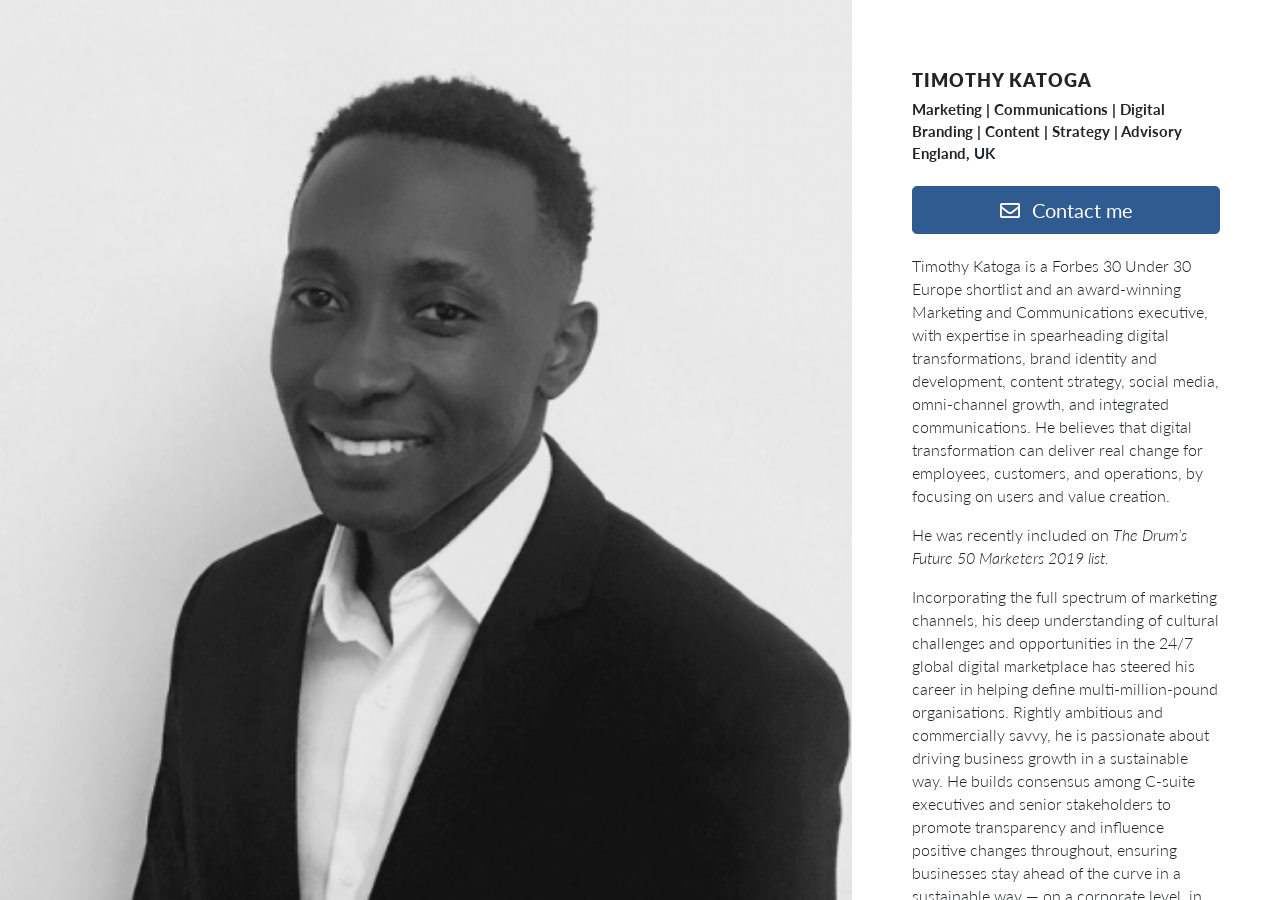
==== timKatoga.html @ e38afecc "made changes to narrative. Changed photo." ====
<!DOCTYPE html>
<html lang="en">
<head>
    <meta charset="UTF-8">
    <meta name="viewport" content="width=device-width, initial-scale=1.0, shrink-to-fit=no">
    <meta http-equiv="X-UA-Compatible" content="ie=edge">
    <meta property="og:image" content="<%= require('./Images/timBW.png') %>">

    <!-- Bootstrap -->
    <link rel="stylesheet" href="./reset.css">
    <link rel="stylesheet" href="https://stackpath.bootstrapcdn.com/bootstrap/4.3.1/css/bootstrap.min.css" integrity="sha384-ggOyR0iXCbMQv3Xipma34MD+dH/1fQ784/j6cY/iJTQUOhcWr7x9JvoRxT2MZw1T" crossorigin="anonymous">
    <link rel="stylesheet" href="./main.css">
    <!-- Font Awesome -->
    <link rel="stylesheet" href="https://use.fontawesome.com/releases/v5.8.1/css/all.css" integrity="sha384-50oBUHEmvpQ+1lW4y57PTFmhCaXp0ML5d60M1M7uH2+nqUivzIebhndOJK28anvf" crossorigin="anonymous">

    <title>Timothy Katoga</title>
</head>
    <body>
        <div class="portrait">
            <div class="portraitText">
                <h1>Timothy Katoga</h1>
                <h2>Marketing | Digital | Communications</h2>
                <h2>Content | Brand Strategy | Advisor</h2>
                <h2>London, UK</h2>
            </div>
        </div>
        <div class="narrativeContainer">
            <div class="narrative">
                <div class="titles">
                    <h1>Timothy Katoga</h1>
                    <h2>Marketing | Communications | Digital</h2>
                    <h2>Branding | Content | Strategy | Advisory</h2>
                    <h2>England, UK</h2>
                </div>
                <button type="button" class="btn btn-primary btn-lg btn-block" data-toggle="modal" data-target="#exampleModal" > <span class="far fa-envelope" style="padding: 0 7px 0 0;"></span> Contact me</button>
                <p>Timothy Katoga is a Forbes 30 Under 30 Europe shortlist and an award-winning Marketing and Communications executive, with expertise in spearheading digital transformations, brand identity and development, content strategy, social media, omni-channel growth, and integrated communications. He believes that digital transformation can deliver real change for employees, customers, and operations, by focusing on users and value creation.</p>
                <p>He was recently included on <i>The Drum’s Future 50 Marketers 2019 list.</i></p>
                <p>Incorporating the full spectrum of marketing channels, his deep understanding of cultural challenges and opportunities in the 24/7 global digital marketplace has steered his career in helping define multi-million-pound organisations. Rightly ambitious and commercially savvy, he is passionate about driving business growth in a sustainable way. He builds consensus among C-suite executives and senior stakeholders to promote transparency and influence positive changes throughout, ensuring businesses stay ahead of the curve in a sustainable way — on a corporate level, in both B2B and B2C sectors.</p>
                <p>Timothy has earned a formidable reputation as a trailblazer. At the helm of Digital Marketing initiatives at Headlam Group PLC (£708million turnover), he had full responsibilities for 11 companies all of which are wholly-owned by the organisation. He led and repositioned the companies’ brand strategy, digital footprint and voice, and brought their marketing initiatives into the 21st century whilst contributing to new revenue streams from his innovative implementations. He also had further interim responsibilities for the Group’s European businesses in the Netherlands, France, and Switzerland.</p>
                <p>Prior to this, he held various positions in the music/entertainment industry at SBTV and MOBO Awards. Other highlights include: working with some of the UK’s top-tier musicians, celebrities and influencers such as Ed Sheeran, KSI, One Direction band, etc. Timothy was also the first person in the UK music/entertainment industry to start a digital street team for various A-List celebrities — a concept which has now been globally adopted by the masses today.</p>
                <p>As an advisor to company leaders and executives, he has also provided his skillset to individuals such as Jamal Edwards MBE (Founder/CEO of SBTV), whom Timothy co-wrote a book with entitled, <i>“Self Belief: How to Be a Success on Your Own Terms”</i>, which went on to become a number one eBook bestseller in 2013. </p>
                <p>Currently, Timothy Katoga is the executive leading all the Digital Marketing and Communications for Europe, Middle East & Africa (EMEA) at Veolia Water Technologies, a wholly-owned subsidiary of Veolia with a turnover of €25billion.</p>

                <div class="socialMediaLogosContainer">
                    <div class="socialMediaLogos">
                        <a href="https://twitter.com/timbonator" class="fab fa-twitter-square"></a>
                    </div>
                    <div class="socialMediaLogos">
                        <a href="https://www.linkedin.com/in/timkatoga/" class="fab fa-linkedin"></a>
                    </div>
                </div>
            </div>
        </div>

        <!-- Modal -->
        <div class="modal fade" id="exampleModal" tabindex="-1" role="dialog" aria-labelledby="exampleModalLabel" aria-hidden="true">
            <div class="modal-dialog modal-dialog-centered" role="document">
                <div class="modal-content">
                    <div class="modal-header">
                        <h5 class="modal-title" id="exampleModalLabel">Contact Timothy Katoga</h5>
                        <button type="button" class="close" data-dismiss="modal" aria-label="Close">
                        <span aria-hidden="true">&times;</span>
                        </button>
                    </div>
                    <div class="modal-body">
                        <form action="https://formspree.io/timkatoga@gmail.com" method="POST" >
                            <div class="form-group">

                                <div class="row">
                                    <div class="col">
                                        <input type="text" name="First Name" class="form-control" placeholder="First name" required>
                                    </div>
                                    <div class="col">
                                        <input type="text" name="Last Name" class="form-control" placeholder="Last name" required>
                                    </div>
                                </div>
                                <div>
                                    <label for="exampleInputEmail1"></label>
                                    <input type="email" name="Email" class="form-control" id="exampleInputEmail1" aria-describedby="emailHelp" placeholder="Enter email" required>
                                </div>
                                <div>
                                    <label for="exampleFormControlTextarea1"></label>
                                    <textarea type="text" name="Message" class="form-control" id="exampleFormControlTextarea1" rows="5" style="resize: none;" placeholder="Type your message here..." required></textarea>                                
                                </div>
                                <p class="modalText">The recipient can respond directly to your email address.</p>
                                <div>
                                    <button type="submit" value="send" class="btn btn-primary">Send</button>                
                                    <button type="button" class="btn btn-outline-secondary" data-dismiss="modal">Close</button>
                                </div>
                            </div>
                        </form>
                    </div>
                    <!-- <div class="modal-footer"> -->
                        <!-- <button type="button" class="btn btn-secondary" data-dismiss="modal">Close</button>
                        <button type="submit" value="send" class="btn btn-primary">Send</button> -->
                    <!-- </div> -->
                </div>
            </div>
        </div>


        <!-- Bootstrap -->
        <script src="https://code.jquery.com/jquery-3.3.1.slim.min.js" integrity="sha384-q8i/X+965DzO0rT7abK41JStQIAqVgRVzpbzo5smXKp4YfRvH+8abtTE1Pi6jizo" crossorigin="anonymous"></script>
        <script src="https://cdnjs.cloudflare.com/ajax/libs/popper.js/1.14.7/umd/popper.min.js" integrity="sha384-UO2eT0CpHqdSJQ6hJty5KVphtPhzWj9WO1clHTMGa3JDZwrnQq4sF86dIHNDz0W1" crossorigin="anonymous"></script>
        <script src="https://stackpath.bootstrapcdn.com/bootstrap/4.3.1/js/bootstrap.min.js" integrity="sha384-JjSmVgyd0p3pXB1rRibZUAYoIIy6OrQ6VrjIEaFf/nJGzIxFDsf4x0xIM+B07jRM" crossorigin="anonymous"></script>
    </body>
</html>
---- main.css ----
@import url('https://fonts.googleapis.com/css?family=Lato:300,300i,400,400i,700,700i,900,900i');

body {
    display: flex;
}

.portrait {
    height: 100vh; 
    width: 66.6vw;
    background-image: url('./Images/timBW.png');
    overflow: hidden;
    background-repeat: no-repeat;
    background-position: center top;
    background-size: cover;
}

.narrativeContainer {
    height: 100vh; 
    width: 33.4vw; 
    overflow-y: auto;
}

.narrative {
    padding: 70px 60px;
}

h1 {
    font-family: 'Lato', Tahoma, Geneva, Verdana, sans-serif;
    font-size: 18px;
    font-weight: 800;
    text-transform: uppercase;
    letter-spacing: 1px;
    padding: 0 0 8px 0;
    margin: 0;
}

h2 {
    font-family: 'Lato', Tahoma, Geneva, Verdana, sans-serif;
    font-size: 15px;
    font-weight: 700;
    padding: 0 0 4px 0;
    margin: 0;
}

button {
    margin: 20px 0;
    font-family: 'Lato', Tahoma, Geneva, Verdana, sans-serif;
}

p, i {
    font-family: 'Lato', Tahoma, Geneva, Verdana, sans-serif;
    font-size: 16px;
    font-weight: 300;
    line-height: 23px;
}

i {
    font-style: italic;
}

.socialMediaLogosContainer {
    display: flex; 
    padding: 15px 0 0 0;
}

.socialMediaLogos {
    font-size: 2.6em; 
    color: #999999; 
    margin: 0 30px 0 0;
}

.modalText {
    font-size: 13px; 
    font-weight: 400; 
    font-style: italic;
}

a:link {
    text-decoration: none;
    color: #999999;
}

a:visited {
    text-decoration: none;
    color: #999999;
}

a:hover {
    text-decoration: none;
    color: #ADADAD;
}

a:active {
    text-decoration: none;
    color: #818181;
}

.btn-primary {
    background-color: #305B90;
    border-color: #305B90;
}

.btn-primary:hover {
    background-color: #466c9c;
}

.btn-primary:active {
    background-color: #466c9c;
}



@media only screen and (min-width: 801px){
    .portraitText {
        display: none;
    }
}

@media only screen and (max-width: 800px){
    body {
        display: flex;
        flex-direction: column;
    }

    .portrait {
        /* height: 90vw;  */
        /* height was at 68 */
        width: 100vw;
    }

    .narrativeContainer {
        height: 100%; 
        width: 100vw; 
    }

    .narrative {
        padding: 30px;
    }

    .titles {
        display: none;
    }

    .portraitText {
        /* height: 90vw; */
        /* height was at 68 */
        color: white;
        display: flex;
        flex-direction: column;
        justify-content: flex-end;
        align-items: center;
    }

    .portrait, .portraitText {
        height: 90vw;
        /* height was at 68 */
    }

    button {
        margin: 0 0 20px 0;
    }
    
    .socialMediaLogosContainer {
        padding: 15px 0 0 0;
        justify-content: center;
    }    

    .socialMediaLogos {
        margin: 0 15px;
    }    
    
}
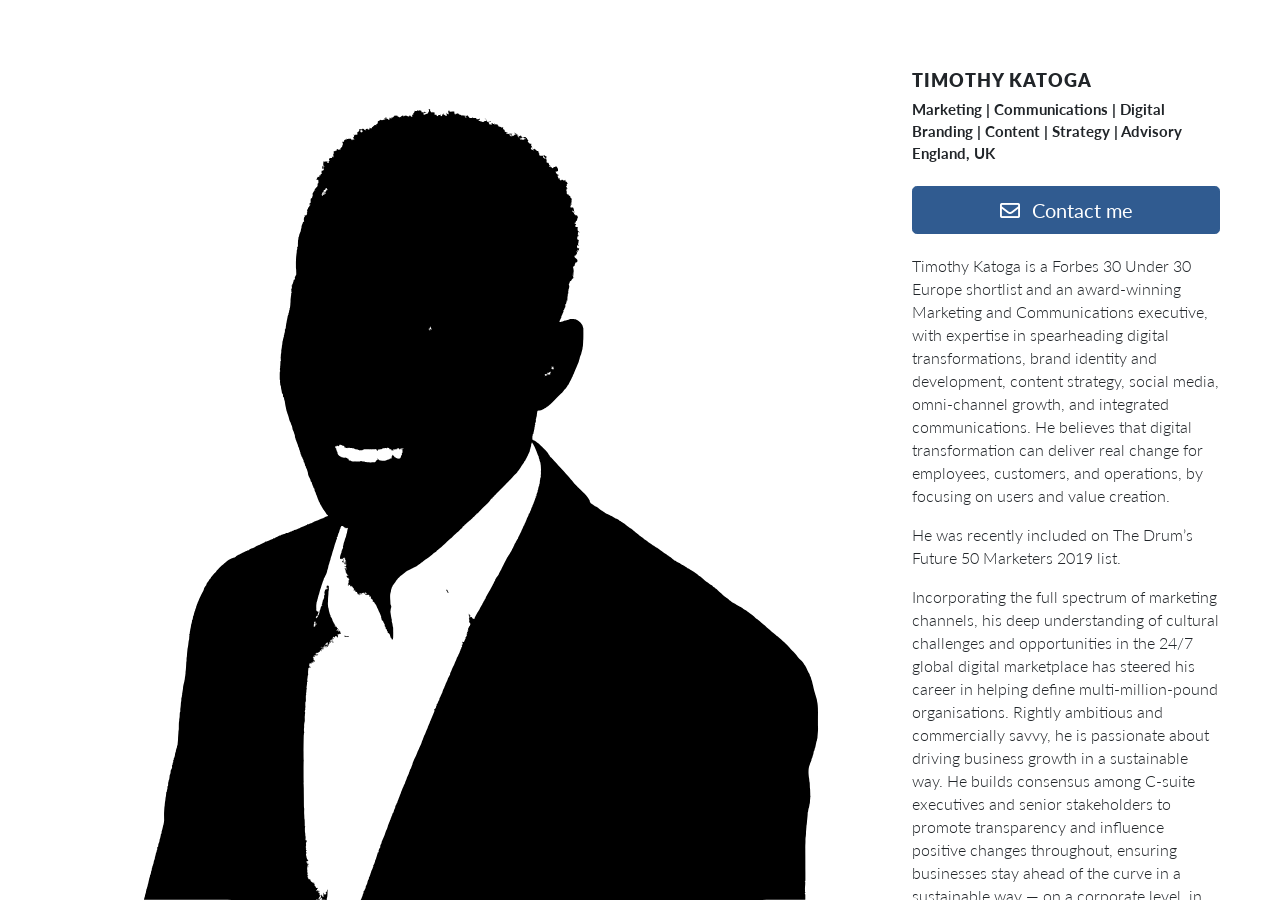
==== commit 91901988: "Changed photo and some of the narrative." ====
--- a/timKatoga.html
+++ b/timKatoga.html
@@ -34,7 +34,7 @@
                 </div>
                 <button type="button" class="btn btn-primary btn-lg btn-block" data-toggle="modal" data-target="#exampleModal" > <span class="far fa-envelope" style="padding: 0 7px 0 0;"></span> Contact me</button>
                 <p>Timothy Katoga is a Forbes 30 Under 30 Europe shortlist and an award-winning Marketing and Communications executive, with expertise in spearheading digital transformations, brand identity and development, content strategy, social media, omni-channel growth, and integrated communications. He believes that digital transformation can deliver real change for employees, customers, and operations, by focusing on users and value creation.</p>
-                <p>He was recently included on <i>The Drum’s Future 50 Marketers 2019 list.</i></p>
+                <p>He was recently included on The Drum’s Future 50 Marketers 2019 list.</p>
                 <p>Incorporating the full spectrum of marketing channels, his deep understanding of cultural challenges and opportunities in the 24/7 global digital marketplace has steered his career in helping define multi-million-pound organisations. Rightly ambitious and commercially savvy, he is passionate about driving business growth in a sustainable way. He builds consensus among C-suite executives and senior stakeholders to promote transparency and influence positive changes throughout, ensuring businesses stay ahead of the curve in a sustainable way — on a corporate level, in both B2B and B2C sectors.</p>
                 <p>Timothy has earned a formidable reputation as a trailblazer. At the helm of Digital Marketing initiatives at Headlam Group PLC (£708million turnover), he had full responsibilities for 11 companies all of which are wholly-owned by the organisation. He led and repositioned the companies’ brand strategy, digital footprint and voice, and brought their marketing initiatives into the 21st century whilst contributing to new revenue streams from his innovative implementations. He also had further interim responsibilities for the Group’s European businesses in the Netherlands, France, and Switzerland.</p>
                 <p>Prior to this, he held various positions in the music/entertainment industry at SBTV and MOBO Awards. Other highlights include: working with some of the UK’s top-tier musicians, celebrities and influencers such as Ed Sheeran, KSI, One Direction band, etc. Timothy was also the first person in the UK music/entertainment industry to start a digital street team for various A-List celebrities — a concept which has now been globally adopted by the masses today.</p>
--- a/main.css
+++ b/main.css
@@ -7,7 +7,7 @@
 .portrait {
     height: 100vh; 
     width: 66.6vw;
-    background-image: url('./Images/timBW.png');
+    background-image: url('./Images/timColor.svg');
     overflow: hidden;
     background-repeat: no-repeat;
     background-position: center top;
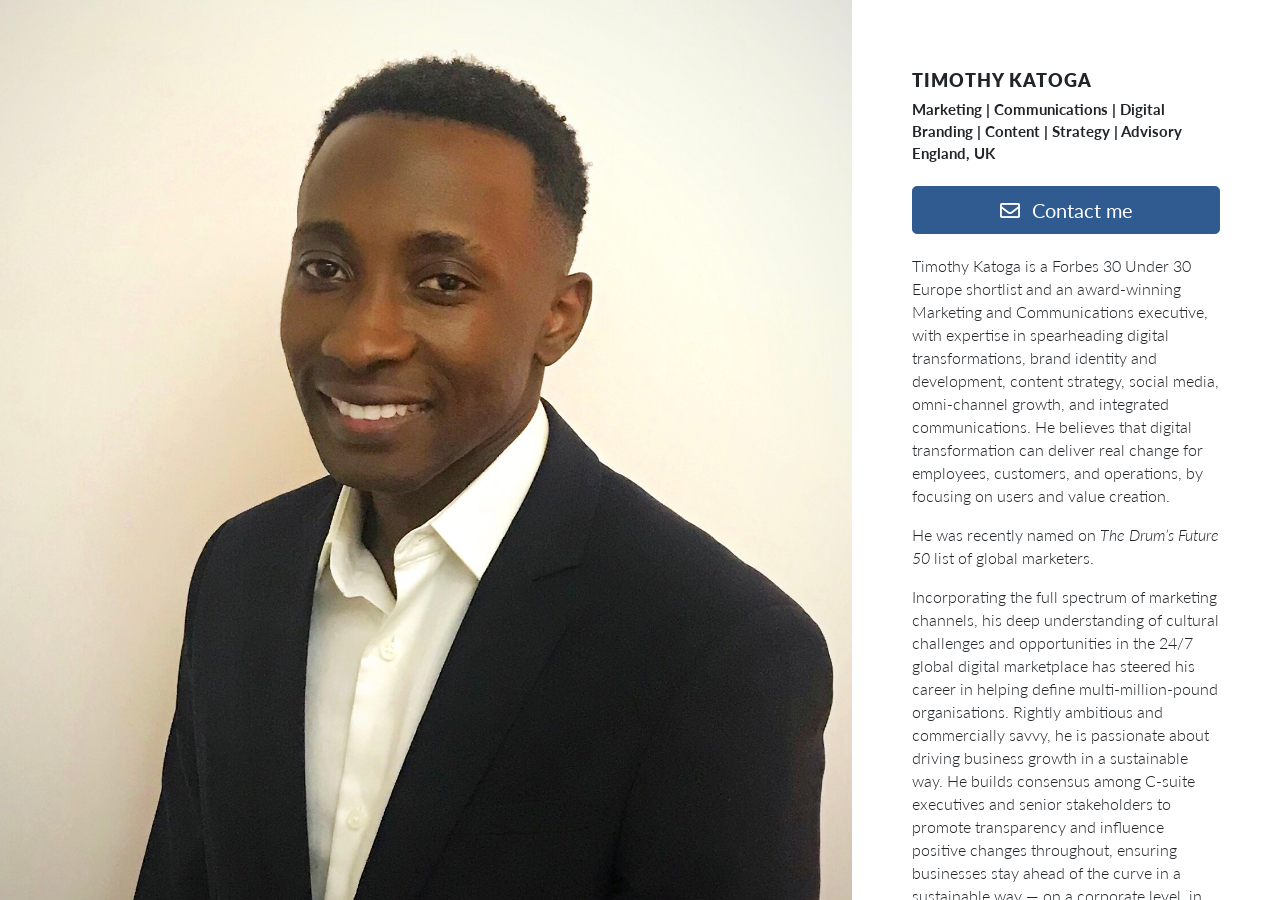
==== commit 584731e6: "small changes to narrative and titles" ====
--- a/timKatoga.html
+++ b/timKatoga.html
@@ -19,9 +19,9 @@
         <div class="portrait">
             <div class="portraitText">
                 <h1>Timothy Katoga</h1>
-                <h2>Marketing | Digital | Communications</h2>
-                <h2>Content | Brand Strategy | Advisor</h2>
-                <h2>London, UK</h2>
+                <h2>Marketing | Communications | Digital</h2>
+                <h2>Branding | Content | Strategy | Advisory</h2>
+                <h2>England, UK</h2>
             </div>
         </div>
         <div class="narrativeContainer">
@@ -34,7 +34,7 @@
                 </div>
                 <button type="button" class="btn btn-primary btn-lg btn-block" data-toggle="modal" data-target="#exampleModal" > <span class="far fa-envelope" style="padding: 0 7px 0 0;"></span> Contact me</button>
                 <p>Timothy Katoga is a Forbes 30 Under 30 Europe shortlist and an award-winning Marketing and Communications executive, with expertise in spearheading digital transformations, brand identity and development, content strategy, social media, omni-channel growth, and integrated communications. He believes that digital transformation can deliver real change for employees, customers, and operations, by focusing on users and value creation.</p>
-                <p>He was recently included on The Drum’s Future 50 Marketers 2019 list.</p>
+                <p>He was recently named on <i>The Drum’s Future 50</i> list of global marketers.</p>
                 <p>Incorporating the full spectrum of marketing channels, his deep understanding of cultural challenges and opportunities in the 24/7 global digital marketplace has steered his career in helping define multi-million-pound organisations. Rightly ambitious and commercially savvy, he is passionate about driving business growth in a sustainable way. He builds consensus among C-suite executives and senior stakeholders to promote transparency and influence positive changes throughout, ensuring businesses stay ahead of the curve in a sustainable way — on a corporate level, in both B2B and B2C sectors.</p>
                 <p>Timothy has earned a formidable reputation as a trailblazer. At the helm of Digital Marketing initiatives at Headlam Group PLC (£708million turnover), he had full responsibilities for 11 companies all of which are wholly-owned by the organisation. He led and repositioned the companies’ brand strategy, digital footprint and voice, and brought their marketing initiatives into the 21st century whilst contributing to new revenue streams from his innovative implementations. He also had further interim responsibilities for the Group’s European businesses in the Netherlands, France, and Switzerland.</p>
                 <p>Prior to this, he held various positions in the music/entertainment industry at SBTV and MOBO Awards. Other highlights include: working with some of the UK’s top-tier musicians, celebrities and influencers such as Ed Sheeran, KSI, One Direction band, etc. Timothy was also the first person in the UK music/entertainment industry to start a digital street team for various A-List celebrities — a concept which has now been globally adopted by the masses today.</p>
--- a/main.css
+++ b/main.css
@@ -7,7 +7,7 @@
 .portrait {
     height: 100vh; 
     width: 66.6vw;
-    background-image: url('./Images/timColor.svg');
+    background-image: url('./Images/timColor.jpg');
     overflow: hidden;
     background-repeat: no-repeat;
     background-position: center top;
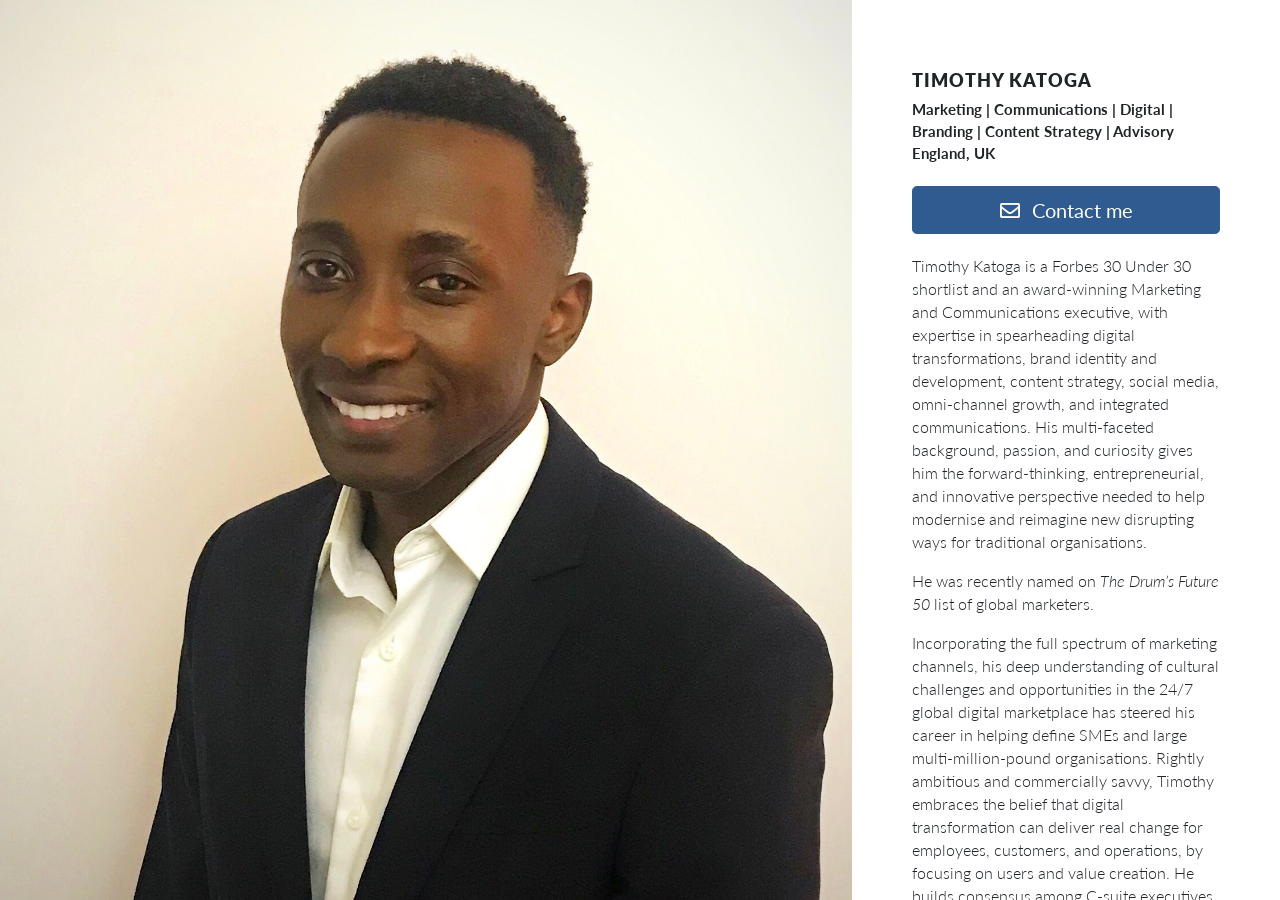
==== commit 638f3c79: "Updated narrative according to Tim." ====
--- a/timKatoga.html
+++ b/timKatoga.html
@@ -19,8 +19,8 @@
         <div class="portrait">
             <div class="portraitText">
                 <h1>Timothy Katoga</h1>
-                <h2>Marketing | Communications | Digital</h2>
-                <h2>Branding | Content | Strategy | Advisory</h2>
+                <h2>Marketing | Communications | Digital |</h2>
+                <h2>Branding | Content Strategy | Advisory</h2>
                 <h2>England, UK</h2>
             </div>
         </div>
@@ -28,17 +28,17 @@
             <div class="narrative">
                 <div class="titles">
                     <h1>Timothy Katoga</h1>
-                    <h2>Marketing | Communications | Digital</h2>
-                    <h2>Branding | Content | Strategy | Advisory</h2>
+                    <h2>Marketing | Communications | Digital |</h2>
+                    <h2>Branding | Content Strategy | Advisory</h2>
                     <h2>England, UK</h2>
                 </div>
                 <button type="button" class="btn btn-primary btn-lg btn-block" data-toggle="modal" data-target="#exampleModal" > <span class="far fa-envelope" style="padding: 0 7px 0 0;"></span> Contact me</button>
-                <p>Timothy Katoga is a Forbes 30 Under 30 Europe shortlist and an award-winning Marketing and Communications executive, with expertise in spearheading digital transformations, brand identity and development, content strategy, social media, omni-channel growth, and integrated communications. He believes that digital transformation can deliver real change for employees, customers, and operations, by focusing on users and value creation.</p>
+                <p>Timothy Katoga is a Forbes 30 Under 30 shortlist and an award-winning Marketing and Communications executive, with expertise in spearheading digital transformations, brand identity and development, content strategy, social media, omni-channel growth, and integrated communications. His multi-faceted background, passion, and curiosity gives him the forward-thinking, entrepreneurial, and innovative perspective needed to help modernise and reimagine new disrupting ways for traditional organisations.</p>
                 <p>He was recently named on <i>The Drum’s Future 50</i> list of global marketers.</p>
-                <p>Incorporating the full spectrum of marketing channels, his deep understanding of cultural challenges and opportunities in the 24/7 global digital marketplace has steered his career in helping define multi-million-pound organisations. Rightly ambitious and commercially savvy, he is passionate about driving business growth in a sustainable way. He builds consensus among C-suite executives and senior stakeholders to promote transparency and influence positive changes throughout, ensuring businesses stay ahead of the curve in a sustainable way — on a corporate level, in both B2B and B2C sectors.</p>
-                <p>Timothy has earned a formidable reputation as a trailblazer. At the helm of Digital Marketing initiatives at Headlam Group PLC (£708million turnover), he had full responsibilities for 11 companies all of which are wholly-owned by the organisation. He led and repositioned the companies’ brand strategy, digital footprint and voice, and brought their marketing initiatives into the 21st century whilst contributing to new revenue streams from his innovative implementations. He also had further interim responsibilities for the Group’s European businesses in the Netherlands, France, and Switzerland.</p>
-                <p>Prior to this, he held various positions in the music/entertainment industry at SBTV and MOBO Awards. Other highlights include: working with some of the UK’s top-tier musicians, celebrities and influencers such as Ed Sheeran, KSI, One Direction band, etc. Timothy was also the first person in the UK music/entertainment industry to start a digital street team for various A-List celebrities — a concept which has now been globally adopted by the masses today.</p>
-                <p>As an advisor to company leaders and executives, he has also provided his skillset to individuals such as Jamal Edwards MBE (Founder/CEO of SBTV), whom Timothy co-wrote a book with entitled, <i>“Self Belief: How to Be a Success on Your Own Terms”</i>, which went on to become a number one eBook bestseller in 2013. </p>
+                <p>Incorporating the full spectrum of marketing channels, his deep understanding of cultural challenges and opportunities in the 24/7 global digital marketplace has steered his career in helping define SMEs and large multi-million-pound organisations. Rightly ambitious and commercially savvy, Timothy embraces the belief that digital transformation can deliver real change for employees, customers, and operations, by focusing on users and value creation. He builds consensus among C-suite executives and senior stakeholders to promote transparency and influence positive changes throughout, ensuring businesses stay ahead of the curve in a sustainable way — on a corporate level, in both B2B and B2C sectors.</p>
+                <p>Timothy has earned a formidable reputation as a trailblazer. While at the helm of Digital Marketing at Headlam Group plc (circa £708million turnover), he had full responsibilities for 11 niche companies wholly-owned by the Group. He led and repositioned their brand strategy, digital footprint and voice, and brought their marketing initiatives into the 21st century whilst contributing to new revenue streams from his innovative implementations. He also had further interim responsibilities for the Group’s businesses in the Netherlands, France, and Switzerland.</p>
+                <p>Prior to this, he held various roles in the music/entertainment industry at SBTV and MOBO Awards. Other highlights include: working with some of the UK’s top-tier musicians, celebrities and influencers, such as KSI, Ed Sheeran, One Direction band, etc. Timothy was also the first person in the UK music/entertainment industry to start a digital street team for various A-List celebrities — a concept which has now been globally adopted by the masses today.</p>
+                <p>As an advisor to company leaders and executives, he has also provided his skillset to individuals such as Jamal Edwards MBE (Founder/CEO of SBTV), whom Timothy co-wrote a book with entitled, <i>“Self Belief: How to Be a Success on Your Own Terms”,</i> which went on to become a number one eBook bestseller in 2013.</p>
                 <p>Currently, Timothy Katoga is the executive leading all the Digital Marketing and Communications for Europe, Middle East & Africa (EMEA) at Veolia Water Technologies, a wholly-owned subsidiary of Veolia with a turnover of €25billion.</p>
 
                 <div class="socialMediaLogosContainer">
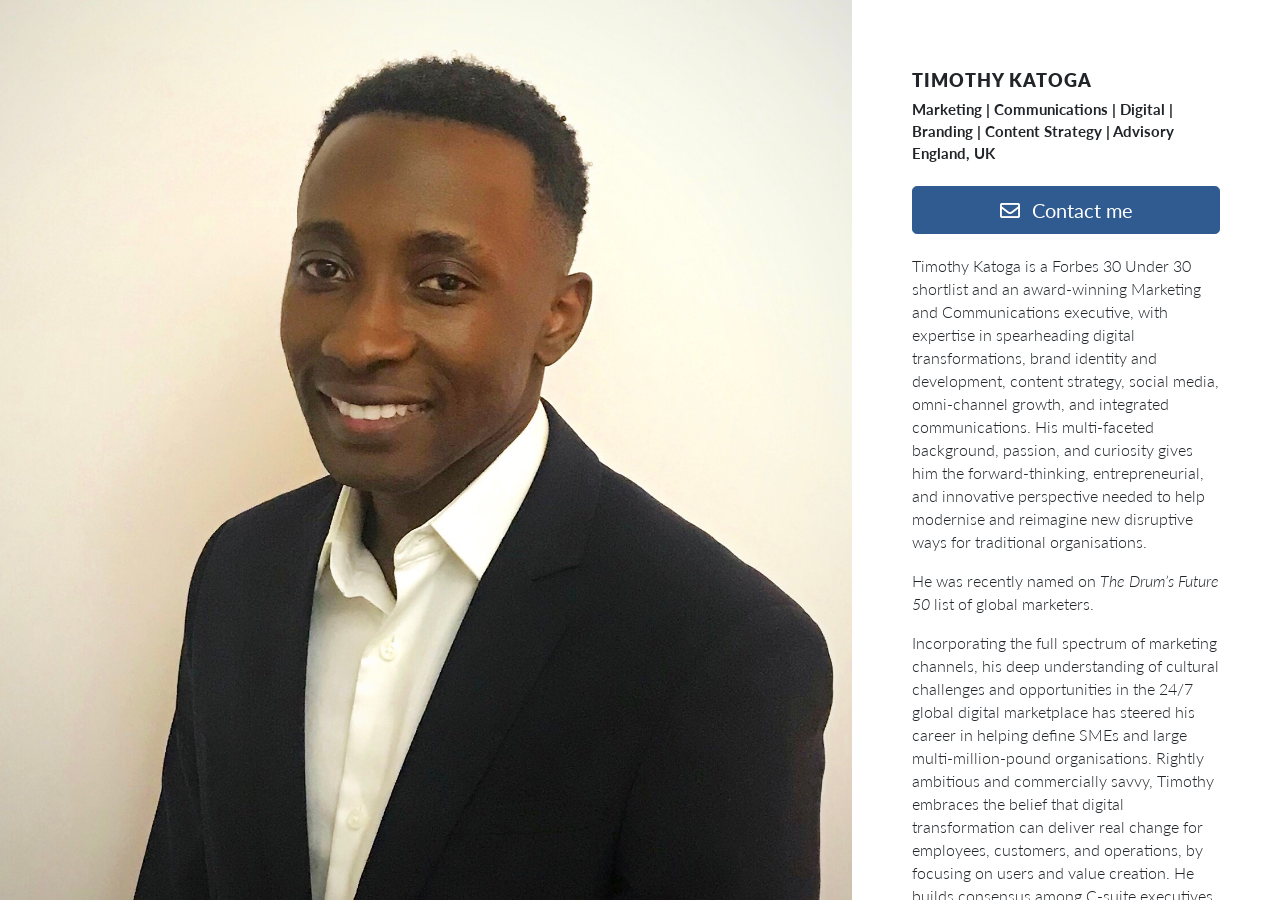
==== commit 2e8d6f0e: "updates to narrative" ====
--- a/timKatoga.html
+++ b/timKatoga.html
@@ -33,7 +33,7 @@
                     <h2>England, UK</h2>
                 </div>
                 <button type="button" class="btn btn-primary btn-lg btn-block" data-toggle="modal" data-target="#exampleModal" > <span class="far fa-envelope" style="padding: 0 7px 0 0;"></span> Contact me</button>
-                <p>Timothy Katoga is a Forbes 30 Under 30 shortlist and an award-winning Marketing and Communications executive, with expertise in spearheading digital transformations, brand identity and development, content strategy, social media, omni-channel growth, and integrated communications. His multi-faceted background, passion, and curiosity gives him the forward-thinking, entrepreneurial, and innovative perspective needed to help modernise and reimagine new disrupting ways for traditional organisations.</p>
+                <p>Timothy Katoga is a Forbes 30 Under 30 shortlist and an award-winning Marketing and Communications executive, with expertise in spearheading digital transformations, brand identity and development, content strategy, social media, omni-channel growth, and integrated communications. His multi-faceted background, passion, and curiosity gives him the forward-thinking, entrepreneurial, and innovative perspective needed to help modernise and reimagine new disruptive ways for traditional organisations.</p>
                 <p>He was recently named on <i>The Drum’s Future 50</i> list of global marketers.</p>
                 <p>Incorporating the full spectrum of marketing channels, his deep understanding of cultural challenges and opportunities in the 24/7 global digital marketplace has steered his career in helping define SMEs and large multi-million-pound organisations. Rightly ambitious and commercially savvy, Timothy embraces the belief that digital transformation can deliver real change for employees, customers, and operations, by focusing on users and value creation. He builds consensus among C-suite executives and senior stakeholders to promote transparency and influence positive changes throughout, ensuring businesses stay ahead of the curve in a sustainable way — on a corporate level, in both B2B and B2C sectors.</p>
                 <p>Timothy has earned a formidable reputation as a trailblazer. While at the helm of Digital Marketing at Headlam Group plc (circa £708million turnover), he had full responsibilities for 11 niche companies wholly-owned by the Group. He led and repositioned their brand strategy, digital footprint and voice, and brought their marketing initiatives into the 21st century whilst contributing to new revenue streams from his innovative implementations. He also had further interim responsibilities for the Group’s businesses in the Netherlands, France, and Switzerland.</p>
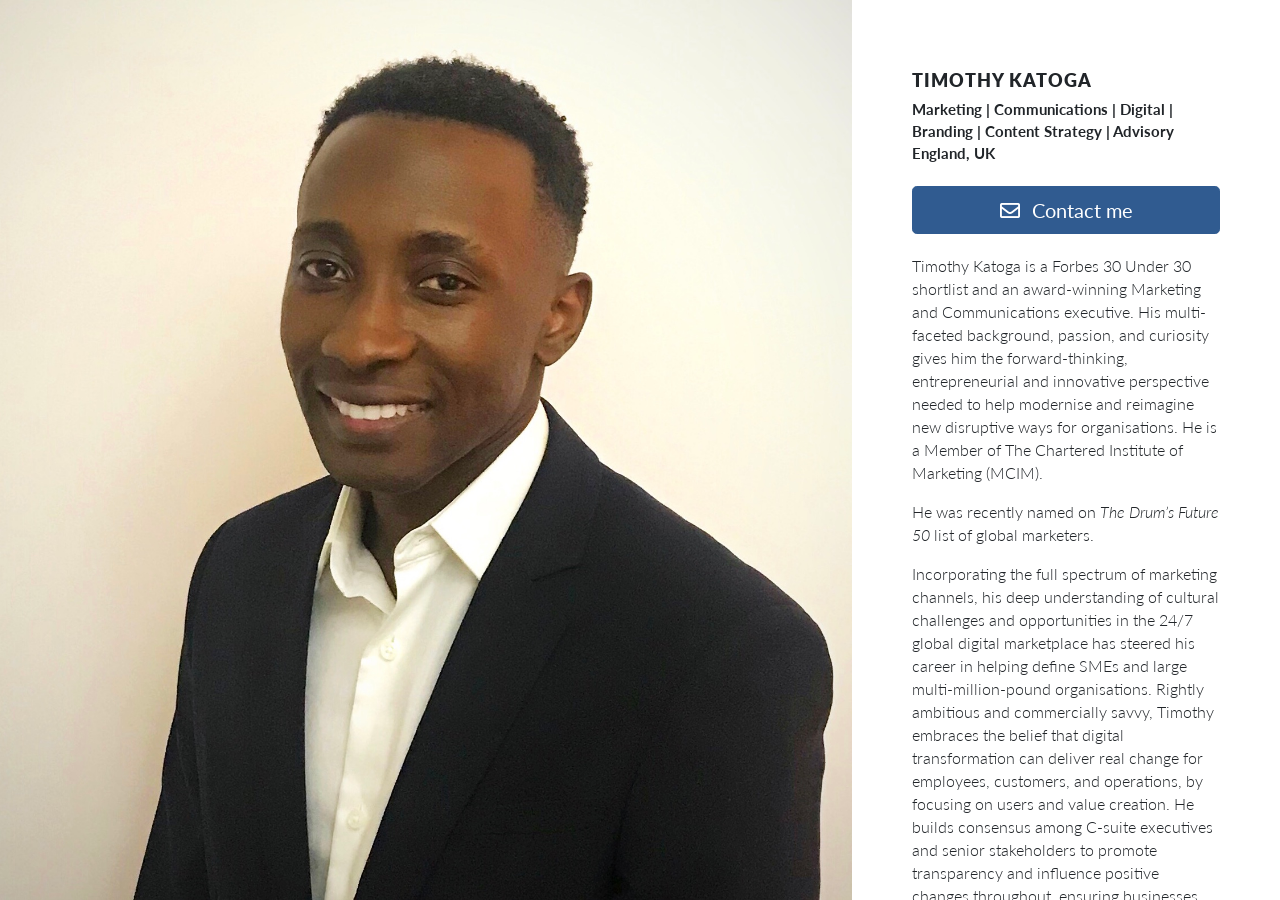
==== commit 3ba4a919: "Made changes to narrative per the client." ====
--- a/timKatoga.html
+++ b/timKatoga.html
@@ -1,6 +1,16 @@
 <!DOCTYPE html>
 <html lang="en">
 <head>
+    <!-- Global site tag (gtag.js) - Google Analytics -->
+    <script async src="https://www.googletagmanager.com/gtag/js?id=UA-139417523-1"></script>
+    <script>
+    window.dataLayer = window.dataLayer || [];
+    function gtag(){dataLayer.push(arguments);}
+    gtag('js', new Date());
+
+    gtag('config', 'UA-139417523-1');
+    </script>
+
     <meta charset="UTF-8">
     <meta name="viewport" content="width=device-width, initial-scale=1.0, shrink-to-fit=no">
     <meta http-equiv="X-UA-Compatible" content="ie=edge">
@@ -33,7 +43,7 @@
                     <h2>England, UK</h2>
                 </div>
                 <button type="button" class="btn btn-primary btn-lg btn-block" data-toggle="modal" data-target="#exampleModal" > <span class="far fa-envelope" style="padding: 0 7px 0 0;"></span> Contact me</button>
-                <p>Timothy Katoga is a Forbes 30 Under 30 shortlist and an award-winning Marketing and Communications executive, with expertise in spearheading digital transformations, brand identity and development, content strategy, social media, omni-channel growth, and integrated communications. His multi-faceted background, passion, and curiosity gives him the forward-thinking, entrepreneurial, and innovative perspective needed to help modernise and reimagine new disruptive ways for traditional organisations.</p>
+                <p>‪Timothy Katoga is a Forbes 30 Under 30 shortlist and an award-winning Marketing and Communications executive. His multi-faceted background, passion, and curiosity gives him the forward-thinking, entrepreneurial and innovative perspective needed to help modernise and reimagine new disruptive ways for organisations.‬ He is a Member of The Chartered Institute of Marketing (MCIM).</p>
                 <p>He was recently named on <i>The Drum’s Future 50</i> list of global marketers.</p>
                 <p>Incorporating the full spectrum of marketing channels, his deep understanding of cultural challenges and opportunities in the 24/7 global digital marketplace has steered his career in helping define SMEs and large multi-million-pound organisations. Rightly ambitious and commercially savvy, Timothy embraces the belief that digital transformation can deliver real change for employees, customers, and operations, by focusing on users and value creation. He builds consensus among C-suite executives and senior stakeholders to promote transparency and influence positive changes throughout, ensuring businesses stay ahead of the curve in a sustainable way — on a corporate level, in both B2B and B2C sectors.</p>
                 <p>Timothy has earned a formidable reputation as a trailblazer. While at the helm of Digital Marketing at Headlam Group plc (circa £708million turnover), he had full responsibilities for 11 niche companies wholly-owned by the Group. He led and repositioned their brand strategy, digital footprint and voice, and brought their marketing initiatives into the 21st century whilst contributing to new revenue streams from his innovative implementations. He also had further interim responsibilities for the Group’s businesses in the Netherlands, France, and Switzerland.</p>
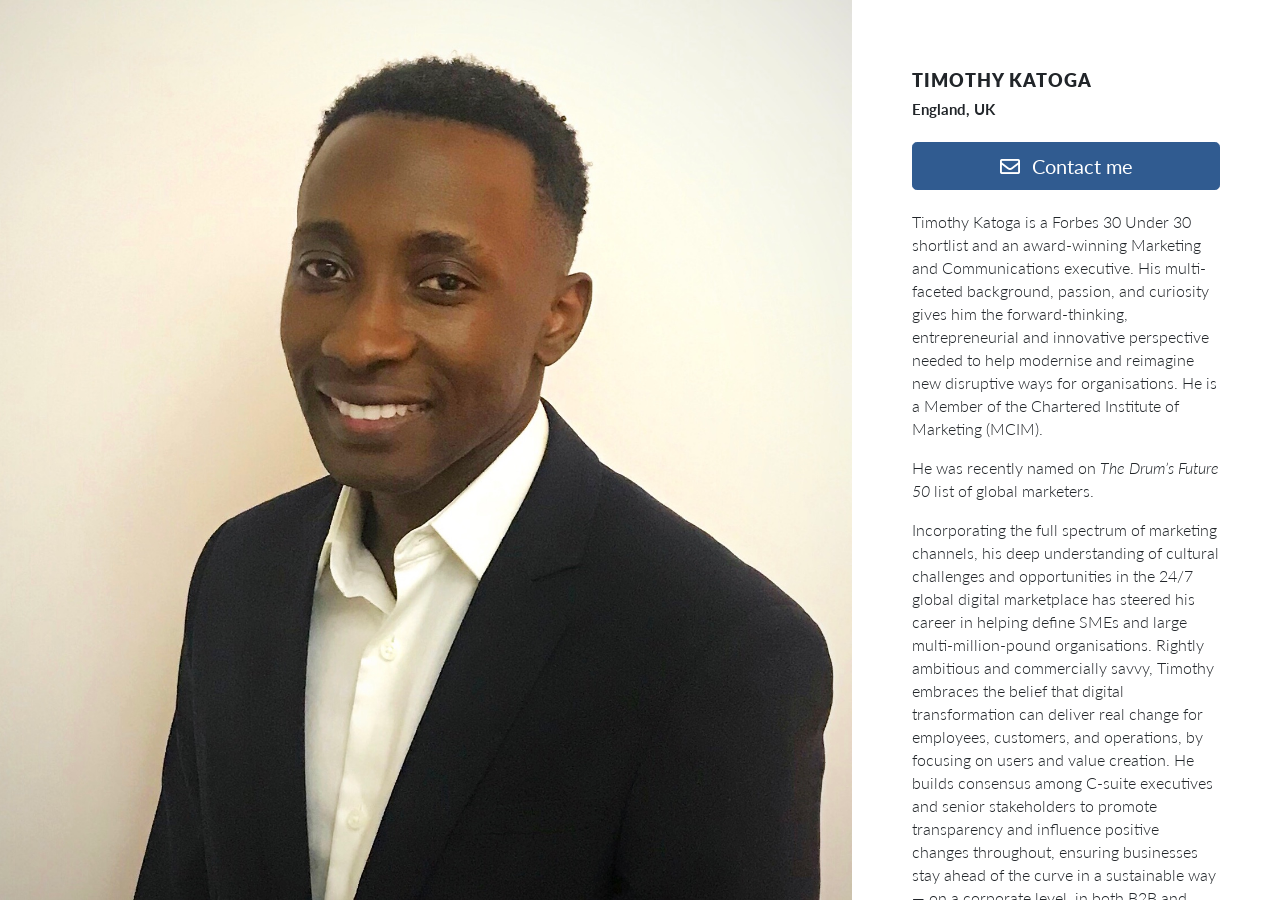
==== commit 51c3a83f: "Made changes to the site per Tim" ====
--- a/timKatoga.html
+++ b/timKatoga.html
@@ -13,6 +13,7 @@
 
     <meta charset="UTF-8">
     <meta name="viewport" content="width=device-width, initial-scale=1.0, shrink-to-fit=no">
+    <meta name="description" content="Timothy Tim Katoga Forbes 30 under 30 Chartered Institute of Marketing (MCIM) The Drum’s Future 50 Digital Marketing SBTV MOBO KSI, Ed Sheeran, One Direction band digital street team Jamal Edwards MBE Self Belief: How to Be a Success on Your Own Terms Veolia Water Technologies">
     <meta http-equiv="X-UA-Compatible" content="ie=edge">
     <meta property="og:image" content="<%= require('./Images/timBW.png') %>">
 
@@ -29,8 +30,8 @@
         <div class="portrait">
             <div class="portraitText">
                 <h1>Timothy Katoga</h1>
-                <h2>Marketing | Communications | Digital |</h2>
-                <h2>Branding | Content Strategy | Advisory</h2>
+                <!-- <h2>Marketing | Communications | Digital |</h2> -->
+                <!-- <h2>Branding | Content Strategy | Advisory</h2> -->
                 <h2>England, UK</h2>
             </div>
         </div>
@@ -38,12 +39,12 @@
             <div class="narrative">
                 <div class="titles">
                     <h1>Timothy Katoga</h1>
-                    <h2>Marketing | Communications | Digital |</h2>
-                    <h2>Branding | Content Strategy | Advisory</h2>
+                    <!-- <h2>Marketing | Communications | Digital |</h2> -->
+                    <!-- <h2>Branding | Content Strategy | Advisory</h2> -->
                     <h2>England, UK</h2>
                 </div>
                 <button type="button" class="btn btn-primary btn-lg btn-block" data-toggle="modal" data-target="#exampleModal" > <span class="far fa-envelope" style="padding: 0 7px 0 0;"></span> Contact me</button>
-                <p>‪Timothy Katoga is a Forbes 30 Under 30 shortlist and an award-winning Marketing and Communications executive. His multi-faceted background, passion, and curiosity gives him the forward-thinking, entrepreneurial and innovative perspective needed to help modernise and reimagine new disruptive ways for organisations.‬ He is a Member of The Chartered Institute of Marketing (MCIM).</p>
+                <p>‪Timothy Katoga is a Forbes 30 Under 30 shortlist and an award-winning Marketing and Communications executive. His multi-faceted background, passion, and curiosity gives him the forward-thinking, entrepreneurial and innovative perspective needed to help modernise and reimagine new disruptive ways for organisations.‬ He is a Member of the Chartered Institute of Marketing (MCIM).</p>
                 <p>He was recently named on <i>The Drum’s Future 50</i> list of global marketers.</p>
                 <p>Incorporating the full spectrum of marketing channels, his deep understanding of cultural challenges and opportunities in the 24/7 global digital marketplace has steered his career in helping define SMEs and large multi-million-pound organisations. Rightly ambitious and commercially savvy, Timothy embraces the belief that digital transformation can deliver real change for employees, customers, and operations, by focusing on users and value creation. He builds consensus among C-suite executives and senior stakeholders to promote transparency and influence positive changes throughout, ensuring businesses stay ahead of the curve in a sustainable way — on a corporate level, in both B2B and B2C sectors.</p>
                 <p>Timothy has earned a formidable reputation as a trailblazer. While at the helm of Digital Marketing at Headlam Group plc (circa £708million turnover), he had full responsibilities for 11 niche companies wholly-owned by the Group. He led and repositioned their brand strategy, digital footprint and voice, and brought their marketing initiatives into the 21st century whilst contributing to new revenue streams from his innovative implementations. He also had further interim responsibilities for the Group’s businesses in the Netherlands, France, and Switzerland.</p>
--- a/main.css
+++ b/main.css
@@ -123,8 +123,6 @@
     }
 
     .portrait {
-        /* height: 90vw;  */
-        /* height was at 68 */
         width: 100vw;
     }
 
@@ -142,8 +140,6 @@
     }
 
     .portraitText {
-        /* height: 90vw; */
-        /* height was at 68 */
         color: white;
         display: flex;
         flex-direction: column;
@@ -153,7 +149,6 @@
 
     .portrait, .portraitText {
         height: 90vw;
-        /* height was at 68 */
     }
 
     button {
